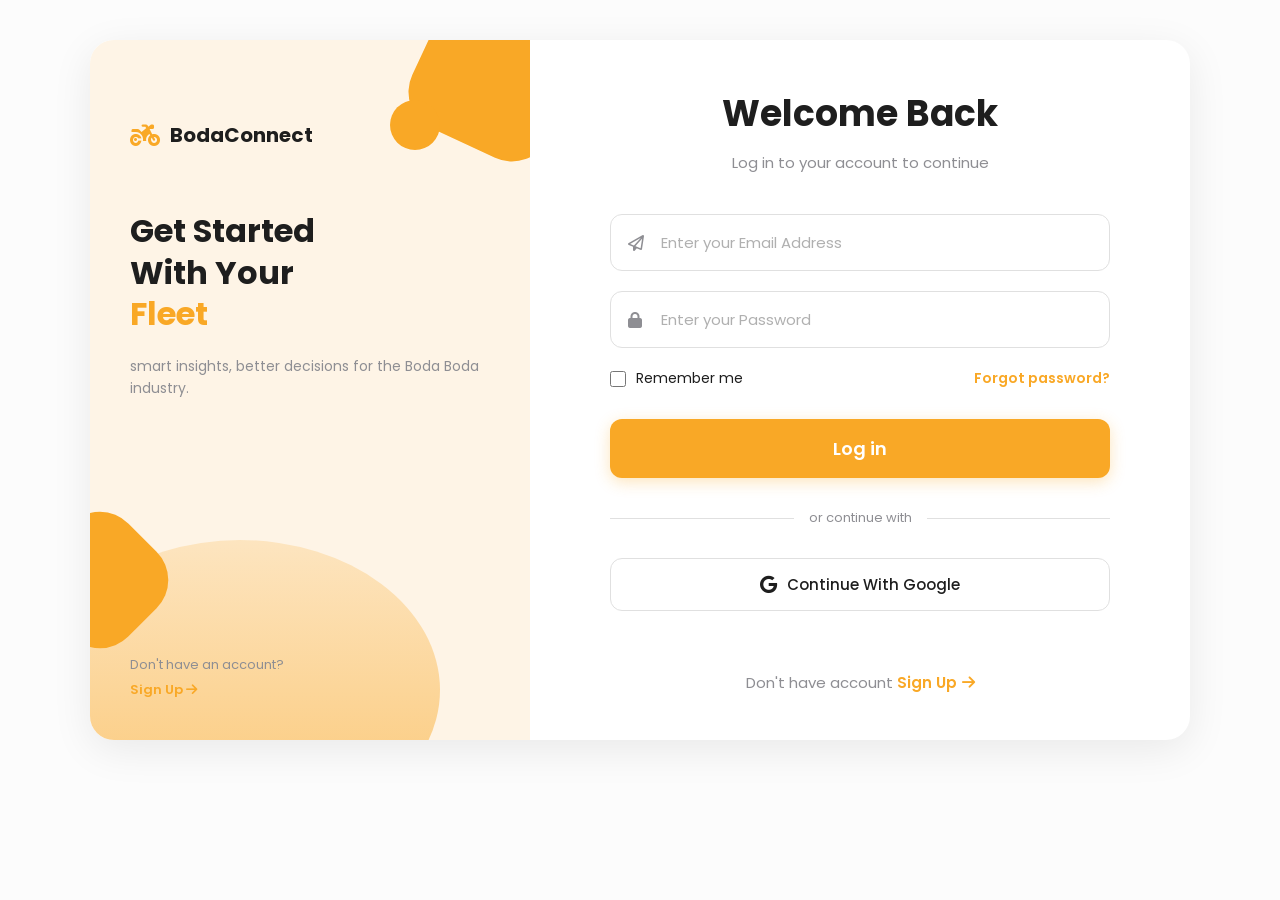
==== index.html @ 970c461b "Add Boda Boda login page HTML structure This file contains the HTML structure for the Boda Boda logi" ====
<!DOCTYPE html>
<html lang="en">
<head>
    <meta charset="UTF-8">
    <meta name="viewport" content="width=device-width, initial-scale=1.0">
    <title>Boda Boda - Login</title>
    <link href="https://fonts.googleapis.com/css2?family=Poppins:wght@400;500;600;700&display=swap" rel="stylesheet">
    <link rel="stylesheet" href="https://cdnjs.cloudflare.com/ajax/libs/font-awesome/6.4.0/css/all.min.css">
    <link rel="stylesheet" href="style.css">
</head>
<body>

    <div class="auth-container">
        <!-- LEFT SIDEBAR -->
        <div class="sidebar">
            <div class="shape shape-top-right"></div>
            <div class="shape shape-top-right-inner"></div>
            <div class="shape shape-bottom-left"></div>
            <div class="shape shape-bottom-curve"></div>

            <div class="sidebar-content">
                <a href="index.html" class="logo">
                    <i class="fa-solid fa-motorcycle"></i>
                    <span>BodaConnect</span>
                </a>
                <h1>Get Started <br>With Your <br><span>Fleet</span></h1>
                <p>smart insights, better decisions for the Boda Boda industry.</p>
            </div>

            <div class="sidebar-footer">
                <span>Don't have an account?</span>
                <a href="signup.html">Sign Up <i class="fa-solid fa-arrow-right"></i></a>
            </div>
        </div>

        <!-- RIGHT FORM AREA -->
        <div class="form-area">
            <div class="form-header">
                <h2>Welcome Back</h2>
                <p>Log in to your account to continue</p>
            </div>

            <!-- Form submits to dashboard.html (Simulated Login) -->
            <form action="dashboard.html">
                <div class="input-group">
                    <div class="input-wrapper">
                        <i class="fa-regular fa-paper-plane"></i>
                        <input type="email" placeholder="Enter your Email Address" required>
                    </div>
                </div>

                <div class="input-group">
                    <div class="input-wrapper">
                        <i class="fa-solid fa-lock"></i>
                        <input type="password" placeholder="Enter your Password" required>
                    </div>
                </div>

                <div class="form-options">
                    <label class="remember-me">
                        <input type="checkbox">
                        Remember me
                    </label>
                    <a href="#" class="forgot-password">Forgot password?</a>
                </div>

                <button type="submit" class="btn-primary">Log in</button>
            </form>

            <div class="divider"><span>or continue with</span></div>

            <div class="social-buttons">
                <button class="social-btn">
                    <i class="fa-brands fa-google"></i> Continue With Google
                </button>
            </div>

            <div class="bottom-link" style="margin-top: 30px;">
                Don't have account <a href="signup.html">Sign Up <i class="fa-solid fa-arrow-right"></i></a>
            </div>
        </div>
    </div>

</body>
</html>
---- style.css ----
:root {
    --primary-orange: #F9A826;
    --primary-orange-hover: #e0961f;
    --sidebar-bg: #FEF4E6;
    --white: #FFFFFF;
    --text-dark: #1E1E1E;
    --text-grey: #8E8E93;
    --border-grey: #E0E0E0;
    --border-radius: 12px;
    --transition: all 0.3s ease;
}

* {
    margin: 0;
    padding: 0;
    box-sizing: border-box;
    font-family: 'Poppins', sans-serif;
}

body {
    background-color: #fcfcfc;
    color: var(--text-dark);
}


.auth-container {
    display: flex;
    width: 100%;
    max-width: 1100px;
    height: 700px;
    background-color: var(--white);
    border-radius: 24px;
    overflow: hidden;
    box-shadow: 0 10px 40px rgba(0, 0, 0, 0.08);
    margin: 40px auto;
}

.sidebar {
    width: 40%;
    background-color: var(--sidebar-bg);
    position: relative;
    padding: 40px;
    display: flex;
    flex-direction: column;
    justify-content: space-between;
    overflow: hidden;
}

.shape { position: absolute; background-color: var(--primary-orange); z-index: 1; }
.shape-top-right { top: -40px; right: -40px; width: 150px; height: 150px; border-radius: 40px; transform: rotate(25deg); }
.shape-top-right-inner { top: 60px; right: 90px; width: 50px; height: 50px; border-radius: 50%; }
.shape-bottom-left { bottom: 100px; left: -50px; width: 120px; height: 120px; border-radius: 40px; transform: rotate(45deg); }
.shape-bottom-curve { bottom: -100px; left: -50px; width: 400px; height: 300px; border-radius: 50%; background: linear-gradient(180deg, rgba(249,168,38,0.2) 0%, rgba(249,168,38,0.6) 100%); z-index: 0; }

.sidebar-content { position: relative; z-index: 2; margin-top: 40px; }
.logo { display: flex; align-items: center; gap: 10px; font-size: 20px; font-weight: 700; color: var(--text-dark); margin-bottom: 60px; text-decoration: none;}
.logo i { color: var(--primary-orange); font-size: 24px; }
.sidebar h1 { font-size: 32px; line-height: 1.3; color: var(--text-dark); margin-bottom: 20px; }
.sidebar h1 span { color: var(--primary-orange); display: block; }
.sidebar p { font-size: 14px; color: var(--text-grey); line-height: 1.6; }
.sidebar-footer { position: relative; z-index: 2; font-size: 13px; color: var(--text-grey); }
.sidebar-footer a { color: var(--primary-orange); text-decoration: none; font-weight: 600; display: block; margin-top: 5px; }

.form-area { width: 60%; padding: 60px 80px; display: flex; flex-direction: column; justify-content: center; position: relative; }
.step-indicator { position: absolute; top: 30px; right: 40px; background-color: #FDE8C8; color: var(--primary-orange); padding: 6px 16px; border-radius: 20px; font-size: 13px; font-weight: 600; }
.form-header { text-align: center; margin-bottom: 40px; }
.form-header h2 { font-size: 36px; font-weight: 700; color: var(--text-dark); margin-bottom: 10px; }
.form-header p { font-size: 15px; color: var(--text-grey); }

.input-group { margin-bottom: 20px; }
.input-group label { display: block; font-size: 15px; font-weight: 600; color: var(--text-dark); margin-bottom: 8px; }
.input-group label span { color: var(--primary-orange); }
.input-wrapper { position: relative; display: flex; align-items: center; }
.input-wrapper i { position: absolute; left: 18px; color: var(--text-grey); font-size: 16px; }
.input-wrapper input, .input-wrapper select { width: 100%; padding: 16px 20px 16px 50px; border: 1px solid var(--border-grey); border-radius: var(--border-radius); font-size: 15px; outline: none; transition: var(--transition); background: var(--white); }
.input-wrapper input::placeholder { color: #B0B0B0; }
.input-wrapper input:focus, .input-wrapper select:focus { border-color: var(--primary-orange); box-shadow: 0 0 0 3px rgba(249, 168, 38, 0.1); }

.form-options { display: flex; justify-content: space-between; align-items: center; margin-bottom: 30px; font-size: 14px; }
.remember-me { display: flex; align-items: center; gap: 10px; color: var(--text-dark); cursor: pointer; }
.remember-me input { accent-color: var(--primary-orange); width: 16px; height: 16px; cursor: pointer; }
.forgot-password { color: var(--primary-orange); text-decoration: none; font-weight: 600; }

.btn-primary { width: 100%; background-color: var(--primary-orange); color: var(--white); border: none; padding: 16px; border-radius: var(--border-radius); font-size: 18px; font-weight: 600; cursor: pointer; transition: var(--transition); box-shadow: 0 4px 15px rgba(249, 168, 38, 0.3); display: flex; justify-content: center; align-items: center; gap: 10px; text-decoration: none;}
.btn-primary:hover { background-color: var(--primary-orange-hover); transform: translateY(-2px); box-shadow: 0 6px 20px rgba(249, 168, 38, 0.4); }

.divider { display: flex; align-items: center; text-align: center; margin: 30px 0; color: var(--text-grey); font-size: 13px; }
.divider::before, .divider::after { content: ''; flex: 1; border-bottom: 1px solid var(--border-grey); }
.divider span { padding: 0 15px; }

.social-buttons { display: flex; gap: 15px; margin-bottom: 30px; }
.social-btn { flex: 1; display: flex; align-items: center; justify-content: center; gap: 10px; padding: 14px; border: 1px solid var(--border-grey); border-radius: var(--border-radius); background: var(--white); color: var(--text-dark); font-size: 15px; font-weight: 500; cursor: pointer; transition: var(--transition); }
.social-btn:hover { background-color: #f9f9f9; border-color: #ccc; }
.social-btn i { font-size: 18px; }

.bottom-link { text-align: center; font-size: 15px; color: var(--text-grey); }
.bottom-link a { color: var(--primary-orange); text-decoration: none; font-weight: 600; display: inline-flex; align-items: center; gap: 5px; }

.terms-group { display: flex; align-items: flex-start; gap: 10px; margin-bottom: 25px; font-size: 14px; color: var(--text-grey); }
.terms-group input { margin-top: 4px; accent-color: var(--primary-orange); width: 16px; height: 16px; cursor: pointer; }
.terms-group a { color: var(--primary-orange); text-decoration: none; font-weight: 500; }


.dashboard-wrapper { display: flex; min-height: 100vh; }
.dash-sidebar { width: 250px; background-color: var(--sidebar-bg); padding: 30px; display: flex; flex-direction: column; }
.dash-sidebar .logo { margin-bottom: 40px; }
.dash-nav { list-style: none; display: flex; flex-direction: column; gap: 15px; }
.dash-nav li a { display: flex; align-items: center; gap: 12px; text-decoration: none; color: var(--text-dark); font-weight: 500; padding: 12px 15px; border-radius: 10px; transition: var(--transition); }
.dash-nav li a:hover, .dash-nav li a.active { background-color: var(--primary-orange); color: var(--white); }
.dash-nav li a i { width: 20px; text-align: center; }

.dash-content { flex: 1; padding: 40px; background-color: #fcfcfc; }
.dash-header { display: flex; justify-content: space-between; align-items: center; margin-bottom: 30px; }
.dash-header h2 { font-size: 28px; font-weight: 700; }
.dash-header .user-profile { display: flex; align-items: center; gap: 15px; }
.dash-header .user-profile img { width: 40px; height: 40px; border-radius: 50%; object-fit: cover; }

.stats-grid { display: grid; grid-template-columns: repeat(auto-fit, minmax(200px, 1fr)); gap: 20px; margin-bottom: 40px; }
.stat-card { background: var(--white); padding: 25px; border-radius: var(--border-radius); box-shadow: 0 4px 15px rgba(0,0,0,0.03); display: flex; align-items: center; gap: 20px; }
.stat-icon { width: 50px; height: 50px; background: #FDE8C8; color: var(--primary-orange); border-radius: 12px; display: flex; align-items: center; justify-content: center; font-size: 24px; }
.stat-info h3 { font-size: 24px; font-weight: 700; color: var(--text-dark); }
.stat-info p { font-size: 14px; color: var(--text-grey); }

.table-container { background: var(--white); padding: 25px; border-radius: var(--border-radius); box-shadow: 0 4px 15px rgba(0,0,0,0.03); }
.table-container h3 { margin-bottom: 20px; font-size: 20px; font-weight: 600; }
table { width: 100%; border-collapse: collapse; }
th, td { text-align: left; padding: 15px 10px; border-bottom: 1px solid var(--border-grey); font-size: 14px; }
th { color: var(--text-grey); font-weight: 500; }
.status { padding: 5px 12px; border-radius: 20px; font-size: 12px; font-weight: 600; }
.status.active { background: #E8F5E9; color: #4CAF50; }
.status.pending { background: #FFF3E0; color: #FF9800; }

@media (max-width: 900px) {
    .auth-container { flex-direction: column; height: auto; margin: 20px; }
    .sidebar { width: 100%; padding: 30px; min-height: 250px; }
    .form-area { width: 100%; padding: 40px 30px; }
    .social-buttons { flex-direction: column; }
    .dashboard-wrapper { flex-direction: column; }
    .dash-sidebar { width: 100%; }
    .dash-nav { flex-direction: row; flex-wrap: wrap; }
  }
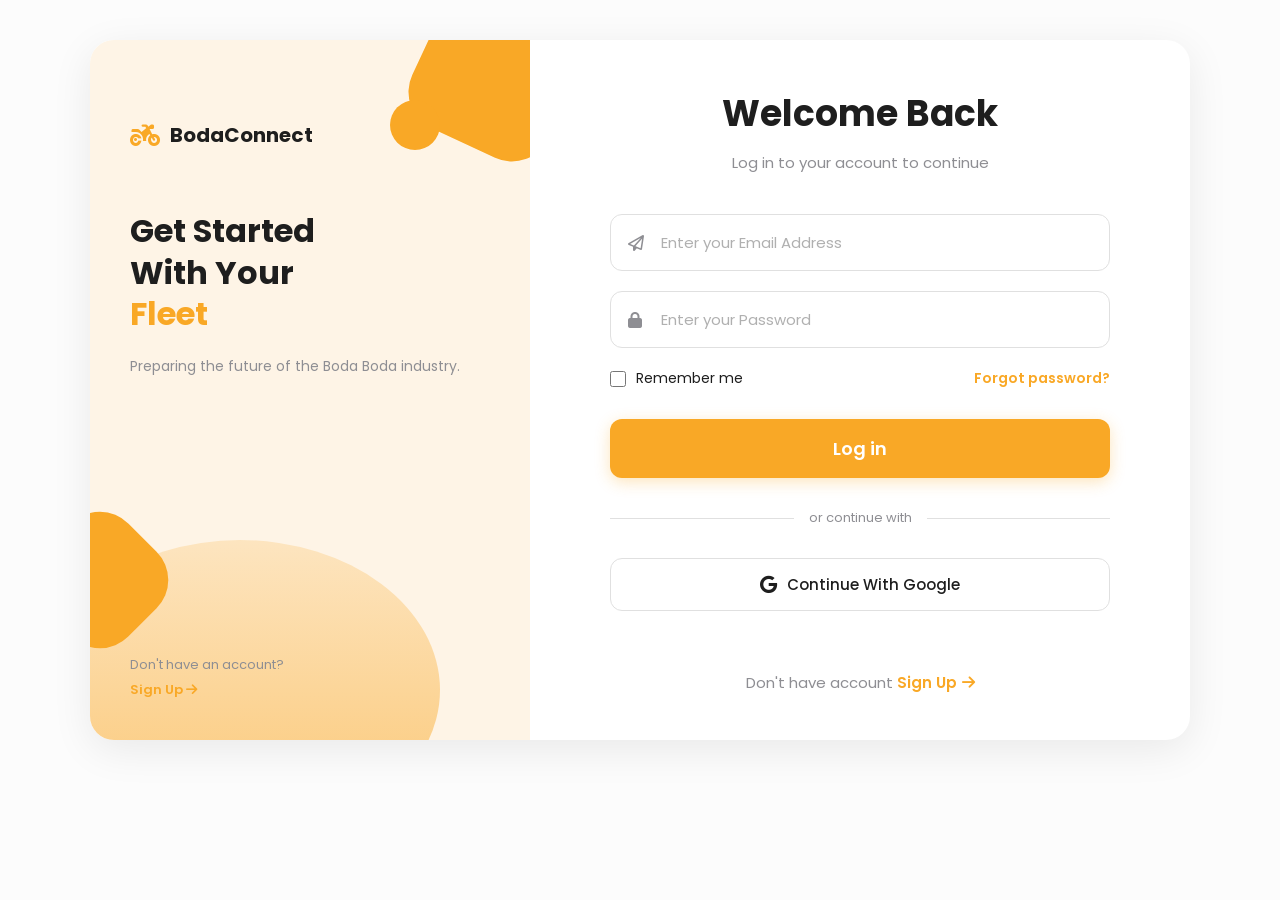
==== commit 02b6280d: "Update introductory paragraph in index.html" ====
--- a/index.html
+++ b/index.html
@@ -24,7 +24,7 @@
                     <span>BodaConnect</span>
                 </a>
                 <h1>Get Started <br>With Your <br><span>Fleet</span></h1>
-                <p>smart insights, better decisions for the Boda Boda industry.</p>
+                <p>Preparing the future of the Boda Boda industry.</p>
             </div>
 
             <div class="sidebar-footer">
@@ -40,7 +40,6 @@
                 <p>Log in to your account to continue</p>
             </div>
 
-            <!-- Form submits to dashboard.html (Simulated Login) -->
             <form action="dashboard.html">
                 <div class="input-group">
                     <div class="input-wrapper">
